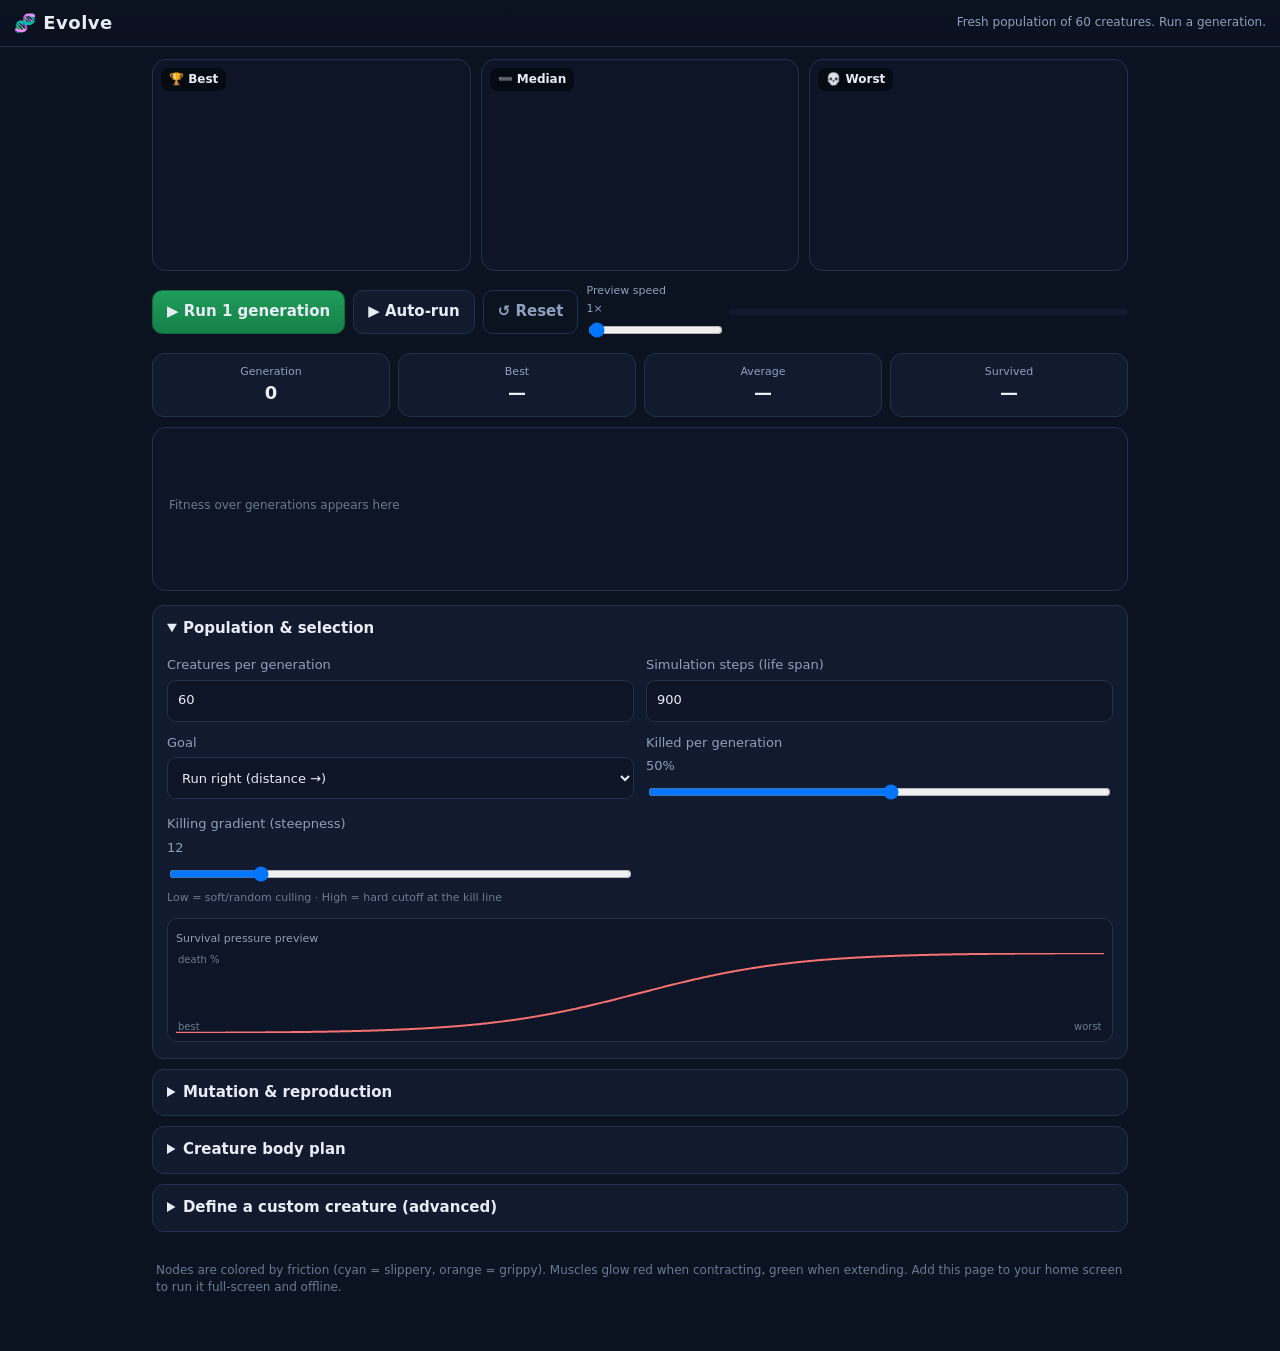
==== evolution/index.html @ b6d751c5 "Add Evolve: a customizable 2D-physics natural-selection simulator (PWA) An installable, offline-capa" ====
<!doctype html>
<html lang="en">
<head>
  <meta charset="utf-8" />
  <meta name="viewport" content="width=device-width, initial-scale=1, viewport-fit=cover" />
  <title>Evolve · natural-selection lab</title>
  <meta name="theme-color" content="#0b1220" />
  <link rel="manifest" href="./manifest.webmanifest" />
  <link rel="icon" href="./icons/icon.svg" type="image/svg+xml" />
  <link rel="apple-touch-icon" href="./icons/icon-192.png" />
  <link rel="stylesheet" href="./style.css" />
</head>
<body>
  <header class="topbar">
    <h1>🧬 Evolve</h1>
    <div class="status" id="status">Loading…</div>
  </header>

  <main>
    <!-- PREVIEWS -->
    <section class="previews">
      <div class="preview">
        <canvas id="pvBest"></canvas>
        <div class="pv-label" id="lbBest">🏆 Best</div>
      </div>
      <div class="preview">
        <canvas id="pvMedian"></canvas>
        <div class="pv-label" id="lbMedian">➖ Median</div>
      </div>
      <div class="preview">
        <canvas id="pvWorst"></canvas>
        <div class="pv-label" id="lbWorst">💀 Worst</div>
      </div>
    </section>

    <!-- RUN CONTROLS -->
    <section class="runbar">
      <button id="runBtn" class="primary">▶ Run 1 generation</button>
      <button id="autoBtn">▶ Auto-run</button>
      <button id="resetBtn" class="ghost">↺ Reset</button>
      <label class="speed">
        Preview speed <span id="speedVal">1×</span>
        <input id="speed" type="range" min="1" max="8" step="1" value="1" />
      </label>
      <div class="progress-wrap"><div id="progress" class="progress"></div></div>
    </section>

    <!-- STATS -->
    <section class="stats">
      <div class="stat"><span>Generation</span><b id="genNum">0</b></div>
      <div class="stat"><span>Best</span><b id="bestVal">—</b></div>
      <div class="stat"><span>Average</span><b id="avgVal">—</b></div>
      <div class="stat"><span>Survived</span><b id="survVal">—</b></div>
    </section>

    <section class="chart-card">
      <canvas id="chart"></canvas>
    </section>

    <!-- CONFIG -->
    <section class="config">
      <details open>
        <summary>Population &amp; selection</summary>
        <div class="grid">
          <label>Creatures per generation
            <input id="population" type="number" min="4" max="500" value="60" />
          </label>
          <label>Simulation steps (life span)
            <input id="steps" type="number" min="120" max="4000" step="60" value="900" />
          </label>
          <label>Goal
            <select id="goal"></select>
          </label>
          <label>Killed per generation <span id="killFractionVal">50%</span>
            <input id="killFraction" type="range" min="0" max="95" value="50" />
          </label>
          <label>Killing gradient (steepness) <span id="gradientVal">12</span>
            <input id="gradient" type="range" min="1" max="60" value="12" />
            <small>Low = soft/random culling · High = hard cutoff at the kill line</small>
          </label>
          <div class="curve-wrap">
            <span class="curve-title">Survival pressure preview</span>
            <canvas id="killCurve"></canvas>
          </div>
          <div id="targetRow" class="target-row">
            <label>Target X <input id="targetX" type="number" value="8" step="0.5" /></label>
            <label>Target Y <input id="targetY" type="number" value="6" step="0.5" /></label>
          </div>
        </div>
      </details>

      <details>
        <summary>Mutation &amp; reproduction</summary>
        <div class="grid">
          <label>Mutation rate <span id="mutationRateVal">15%</span>
            <input id="mutationRate" type="range" min="0" max="100" value="15" />
          </label>
          <label>Mutation step size
            <input id="mutationStep" type="number" min="0.01" max="2" step="0.01" value="0.35" />
          </label>
          <label class="check"><input id="crossover" type="checkbox" checked /> Sexual reproduction (crossover)</label>
          <label class="check"><input id="evolveBody" type="checkbox" checked /> Evolve body (friction &amp; shape)</label>
        </div>
      </details>

      <details>
        <summary>Creature body plan</summary>
        <div class="grid">
          <label>Min nodes <input id="minNodes" type="number" min="2" max="20" value="4" /></label>
          <label>Max nodes <input id="maxNodes" type="number" min="2" max="20" value="7" /></label>
          <label>Muscle density
            <input id="muscleDensity" type="number" min="1" max="4" step="0.1" value="1.6" />
          </label>
          <label>Brain neurons (hidden)
            <input id="hidden" type="number" min="2" max="32" value="10" />
          </label>
          <label>Gravity
            <input id="gravity" type="number" min="0" max="0.1" step="0.005" value="0.02" />
          </label>
        </div>
      </details>

      <details>
        <summary>Define a custom creature (advanced)</summary>
        <div class="body-editor">
          <p class="hint">Paste a body as JSON. <b>nodes</b> = point masses
            (<code>x</code>, <code>y</code>, <code>friction</code> 0–1).
            <b>muscles</b> connect two node indices with a
            <code>contract</code> swing (0–1). Every creature gets a fresh
            evolving brain wired to your muscles. Then press Reset.</p>
          <textarea id="bodyJson" spellcheck="false" placeholder='{ "nodes": [...], "muscles": [...] }'></textarea>
          <div class="editor-btns">
            <button id="exampleBody" class="ghost">Load example</button>
            <button id="applyBody">Validate</button>
            <button id="clearBody" class="ghost">Clear (random)</button>
          </div>
        </div>
      </details>
    </section>

    <footer>
      <p>Nodes are colored by friction (cyan = slippery, orange = grippy).
         Muscles glow red when contracting, green when extending. Add this page
         to your home screen to run it full-screen and offline.</p>
    </footer>
  </main>

  <script type="module" src="./js/main.js"></script>
</body>
</html>
---- evolution/style.css ----
:root{
  --bg:#0b1220; --panel:#111a2e; --panel2:#0d1526; --line:#22314e;
  --ink:#e7ecf5; --muted:#8ea0bd; --accent:#4ade80; --accent2:#5aa9ff;
  --danger:#f87171; --radius:14px;
}
*{box-sizing:border-box}
html,body{margin:0;padding:0}
body{
  background:var(--bg); color:var(--ink);
  font:15px/1.45 system-ui,-apple-system,Segoe UI,Roboto,sans-serif;
  padding-bottom:env(safe-area-inset-bottom);
  -webkit-text-size-adjust:100%;
}
.topbar{
  position:sticky; top:0; z-index:5;
  display:flex; align-items:center; gap:12px;
  padding:10px 14px calc(10px); padding-top:calc(10px + env(safe-area-inset-top));
  background:linear-gradient(180deg,#0b1220,#0b1220ee);
  border-bottom:1px solid var(--line); backdrop-filter:blur(6px);
}
.topbar h1{font-size:18px;margin:0;letter-spacing:.5px}
.status{font-size:12px;color:var(--muted);flex:1;text-align:right}
main{max-width:1000px;margin:0 auto;padding:12px}

/* previews */
.previews{display:grid;grid-template-columns:1fr;gap:10px}
@media(min-width:720px){.previews{grid-template-columns:repeat(3,1fr)}}
.preview{position:relative;border:1px solid var(--line);border-radius:var(--radius);overflow:hidden;background:var(--panel2)}
.preview canvas{display:block;width:100%;height:190px}
@media(min-width:720px){.preview canvas{height:210px}}
.pv-label{position:absolute;left:8px;top:8px;font-size:12px;font-weight:600;
  background:rgba(0,0,0,.5);padding:3px 8px;border-radius:8px;backdrop-filter:blur(2px)}

/* run bar */
.runbar{display:flex;flex-wrap:wrap;align-items:center;gap:8px;margin:12px 0}
button{
  font:inherit;font-weight:600;color:var(--ink);
  background:var(--panel);border:1px solid var(--line);
  padding:10px 14px;border-radius:10px;cursor:pointer;
  min-height:44px; touch-action:manipulation;
}
button:active{transform:translateY(1px)}
button.primary{background:linear-gradient(180deg,#1f9d5a,#158048);border-color:#0f6b3c}
button.ghost{background:transparent;color:var(--muted)}
.speed{display:flex;flex-direction:column;font-size:11px;color:var(--muted);gap:2px;min-width:130px}
.speed input{width:100%}
.progress-wrap{flex:1;min-width:100px;height:6px;background:var(--panel);border-radius:6px;overflow:hidden}
.progress{height:100%;width:0;background:linear-gradient(90deg,var(--accent2),var(--accent));transition:width .1s}

/* stats */
.stats{display:grid;grid-template-columns:repeat(4,1fr);gap:8px;margin-bottom:10px}
.stat{background:var(--panel);border:1px solid var(--line);border-radius:12px;padding:10px;text-align:center}
.stat span{display:block;font-size:11px;color:var(--muted)}
.stat b{font-size:18px}

/* chart */
.chart-card{background:var(--panel2);border:1px solid var(--line);border-radius:var(--radius);padding:6px;margin-bottom:14px}
#chart{display:block;width:100%;height:150px}

/* config */
.config details{background:var(--panel);border:1px solid var(--line);border-radius:12px;margin-bottom:10px;overflow:hidden}
.config summary{cursor:pointer;padding:12px 14px;font-weight:600;user-select:none}
.config summary::-webkit-details-marker{color:var(--accent)}
.grid{display:grid;grid-template-columns:1fr;gap:12px;padding:4px 14px 16px}
@media(min-width:560px){.grid{grid-template-columns:1fr 1fr}}
label{display:flex;flex-direction:column;gap:5px;font-size:13px;color:var(--muted)}
label small{color:#6b7a94;font-size:11px}
input,select,textarea{
  font:inherit;color:var(--ink);background:var(--panel2);
  border:1px solid var(--line);border-radius:9px;padding:9px 10px;min-height:42px;
}
input[type=range]{padding:0;min-height:auto}
label.check{flex-direction:row;align-items:center;gap:8px;color:var(--ink);font-size:14px}
label.check input{min-height:auto;width:20px;height:20px}
.target-row{display:flex;gap:10px;grid-column:1/-1}
.target-row label{flex:1}
.curve-wrap{grid-column:1/-1;background:var(--panel2);border:1px solid var(--line);border-radius:10px;padding:8px}
.curve-title{font-size:11px;color:var(--muted)}
#killCurve{display:block;width:100%;height:80px;margin-top:4px}

/* body editor */
.body-editor{padding:4px 14px 16px}
.hint{font-size:12px;color:var(--muted);margin:6px 0}
.hint code{background:var(--panel2);padding:1px 5px;border-radius:5px;color:var(--accent2)}
#bodyJson{width:100%;height:150px;font-family:ui-monospace,Menlo,Consolas,monospace;font-size:12px;resize:vertical}
.editor-btns{display:flex;gap:8px;margin-top:8px;flex-wrap:wrap}

footer{color:#6b7a94;font-size:12px;padding:8px 4px 30px}
footer code{color:var(--accent2)}
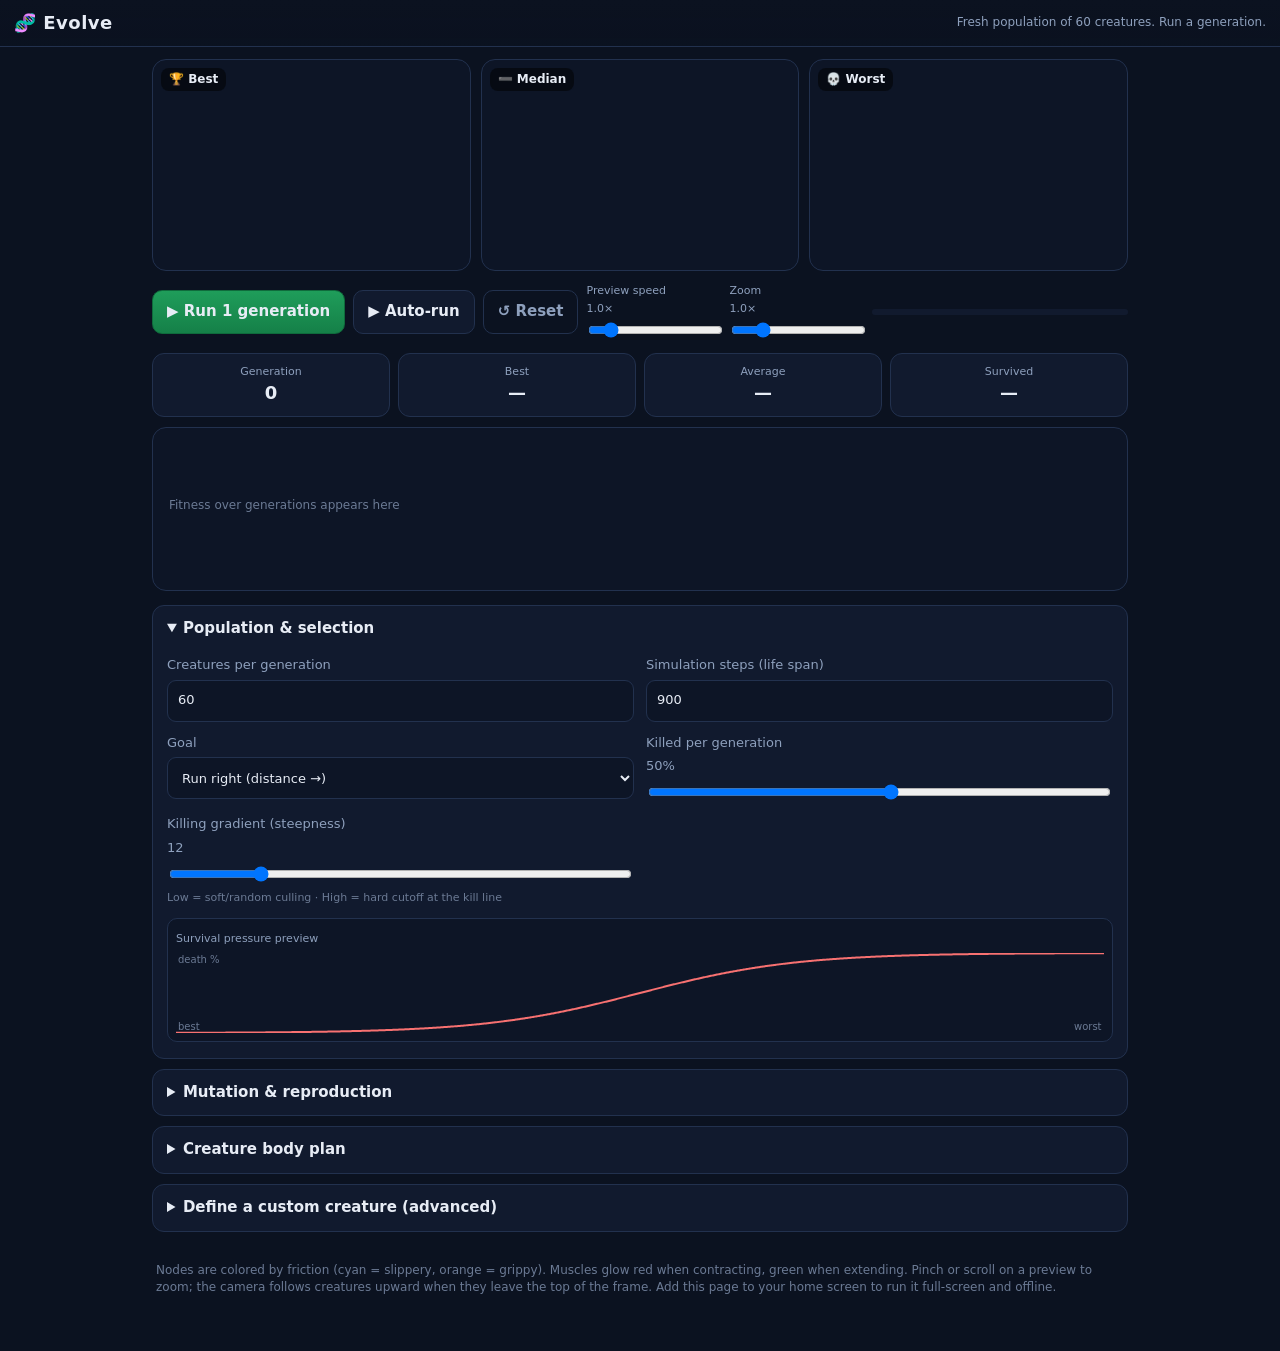
==== commit 35dfe417: "Evolve: final-frame reach scoring, preview zoom, 0.1x speed, vertical follow - Reach goal now scores" ====
--- a/evolution/index.html
+++ b/evolution/index.html
@@ -39,8 +39,12 @@
       <button id="autoBtn">▶ Auto-run</button>
       <button id="resetBtn" class="ghost">↺ Reset</button>
       <label class="speed">
-        Preview speed <span id="speedVal">1×</span>
-        <input id="speed" type="range" min="1" max="8" step="1" value="1" />
+        Preview speed <span id="speedVal">1.0×</span>
+        <input id="speed" type="range" min="0.1" max="8" step="0.1" value="1" />
+      </label>
+      <label class="speed">
+        Zoom <span id="zoomVal">1.0×</span>
+        <input id="zoom" type="range" min="0.3" max="4" step="0.1" value="1" />
       </label>
       <div class="progress-wrap"><div id="progress" class="progress"></div></div>
     </section>
@@ -140,8 +144,10 @@
 
     <footer>
       <p>Nodes are colored by friction (cyan = slippery, orange = grippy).
-         Muscles glow red when contracting, green when extending. Add this page
-         to your home screen to run it full-screen and offline.</p>
+         Muscles glow red when contracting, green when extending. Pinch or
+         scroll on a preview to zoom; the camera follows creatures upward when
+         they leave the top of the frame. Add this page to your home screen to
+         run it full-screen and offline.</p>
     </footer>
   </main>
 
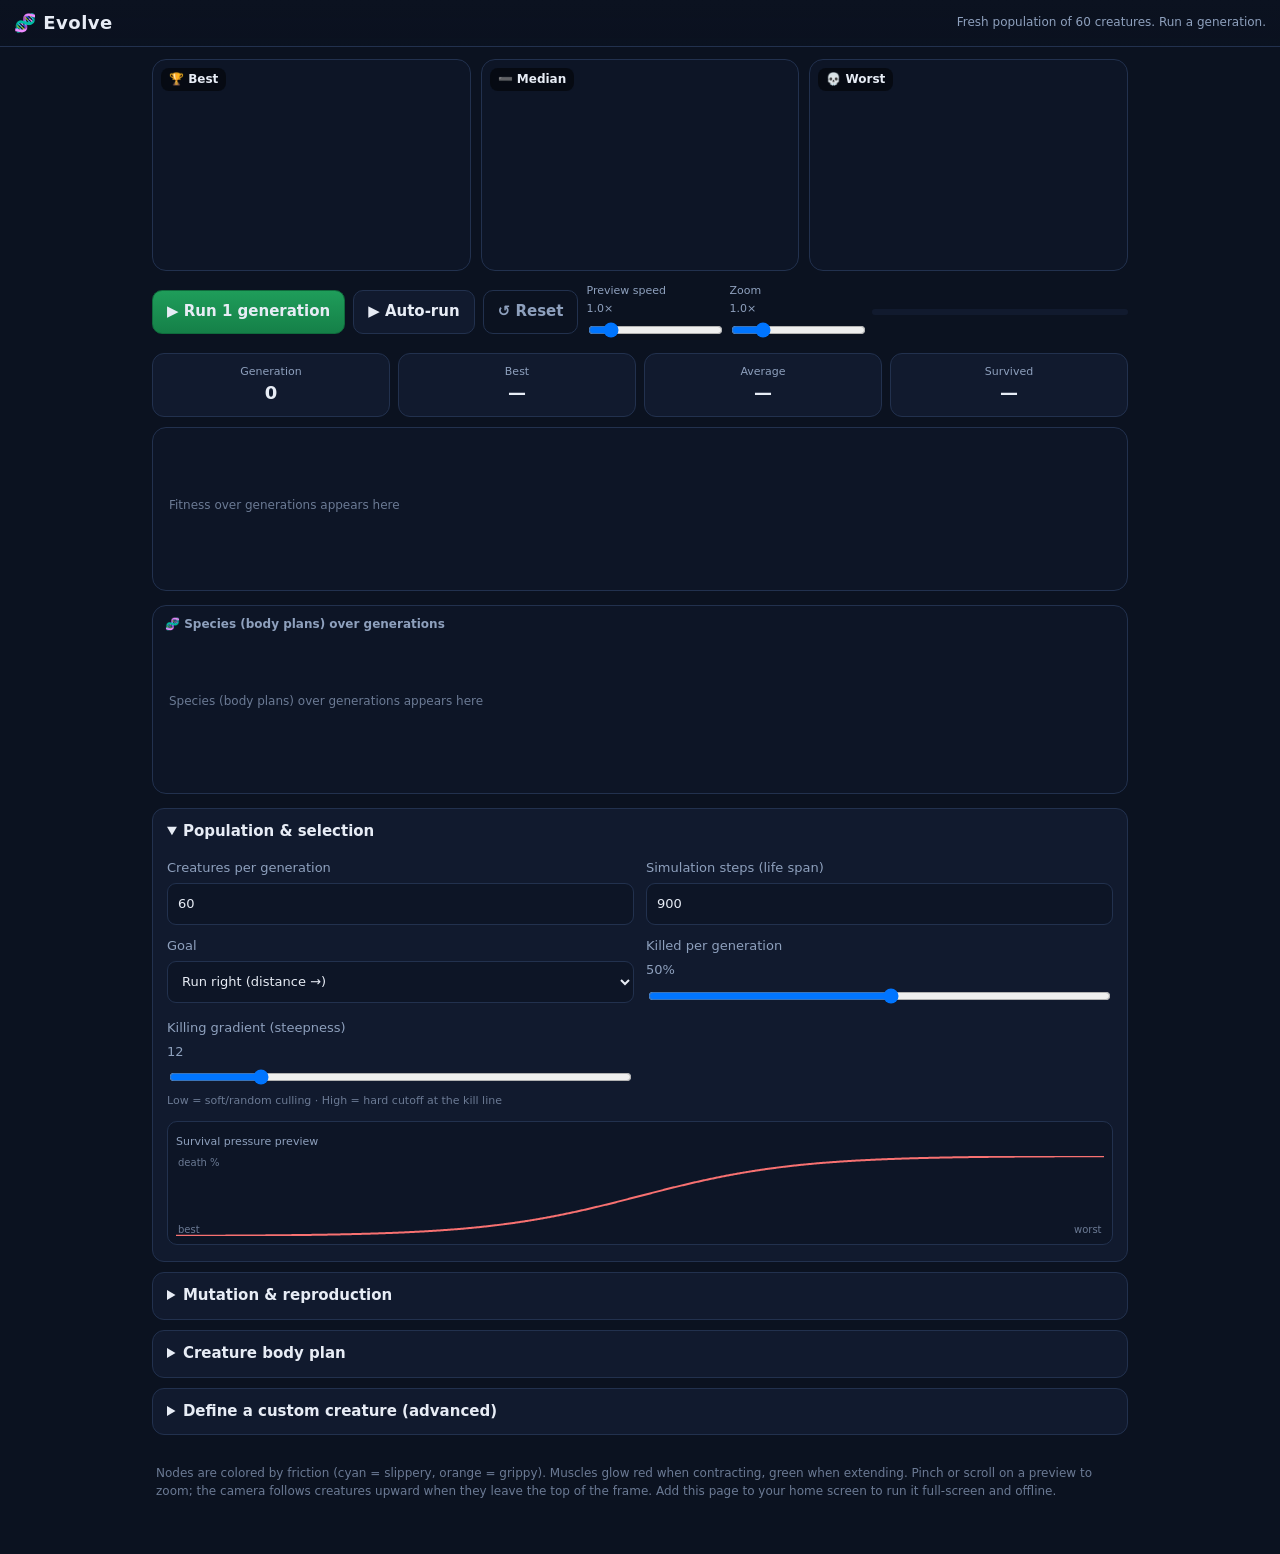
==== commit 41e6dff3: "Evolve: species-dominance chart (colorful stacked area over generations) With the node-change mutati" ====
--- a/evolution/index.html
+++ b/evolution/index.html
@@ -61,6 +61,12 @@
       <canvas id="chart"></canvas>
     </section>
 
+    <section class="chart-card">
+      <div class="chart-title">🧬 Species (body plans) over generations</div>
+      <canvas id="speciesChart"></canvas>
+      <div id="speciesLegend" class="species-legend"></div>
+    </section>
+
     <!-- CONFIG -->
     <section class="config">
       <details open>
@@ -102,6 +108,10 @@
           <label>Mutation step size
             <input id="mutationStep" type="number" min="0.01" max="2" step="0.01" value="0.35" />
           </label>
+          <label>Node change chance <span id="nodeChangeVal">3%</span>
+            <input id="nodeChange" type="range" min="0" max="50" value="3" />
+            <small>Chance per birth to add OR remove one node (stays within min/max)</small>
+          </label>
           <label class="check"><input id="crossover" type="checkbox" checked /> Sexual reproduction (crossover)</label>
           <label class="check"><input id="evolveBody" type="checkbox" checked /> Evolve body (friction &amp; shape)</label>
         </div>
@@ -120,6 +130,14 @@
           </label>
           <label>Gravity
             <input id="gravity" type="number" min="0" max="0.1" step="0.005" value="0.02" />
+          </label>
+          <label>Max muscle force
+            <input id="maxForce" type="number" min="0.02" max="5" step="0.02" value="0.6" />
+            <small>Strength cap — how hard a muscle can pull toward its length</small>
+          </label>
+          <label>Muscle stiffness
+            <input id="stiffness" type="number" min="0.5" max="40" step="0.5" value="6" />
+            <small>Springiness — how eagerly it moves toward its target length</small>
           </label>
         </div>
       </details>
--- a/evolution/style.css
+++ b/evolution/style.css
@@ -56,6 +56,13 @@
 /* chart */
 .chart-card{background:var(--panel2);border:1px solid var(--line);border-radius:var(--radius);padding:6px;margin-bottom:14px}
 #chart{display:block;width:100%;height:150px}
+.chart-title{font-size:12px;color:var(--muted);padding:4px 6px 2px;font-weight:600}
+#speciesChart{display:block;width:100%;height:140px;border-radius:8px}
+.species-legend{display:flex;flex-wrap:wrap;gap:6px 12px;padding:8px 6px 4px}
+.species-legend .sp-count{width:100%;font-size:11px;color:#6b7a94;margin-bottom:2px}
+.species-legend .sp{display:inline-flex;align-items:center;gap:5px;font-size:11px;color:var(--ink)}
+.species-legend .sp i{width:11px;height:11px;border-radius:3px;display:inline-block;flex:none}
+.species-legend .sp b{color:var(--muted);font-weight:600}
 
 /* config */
 .config details{background:var(--panel);border:1px solid var(--line);border-radius:12px;margin-bottom:10px;overflow:hidden}
